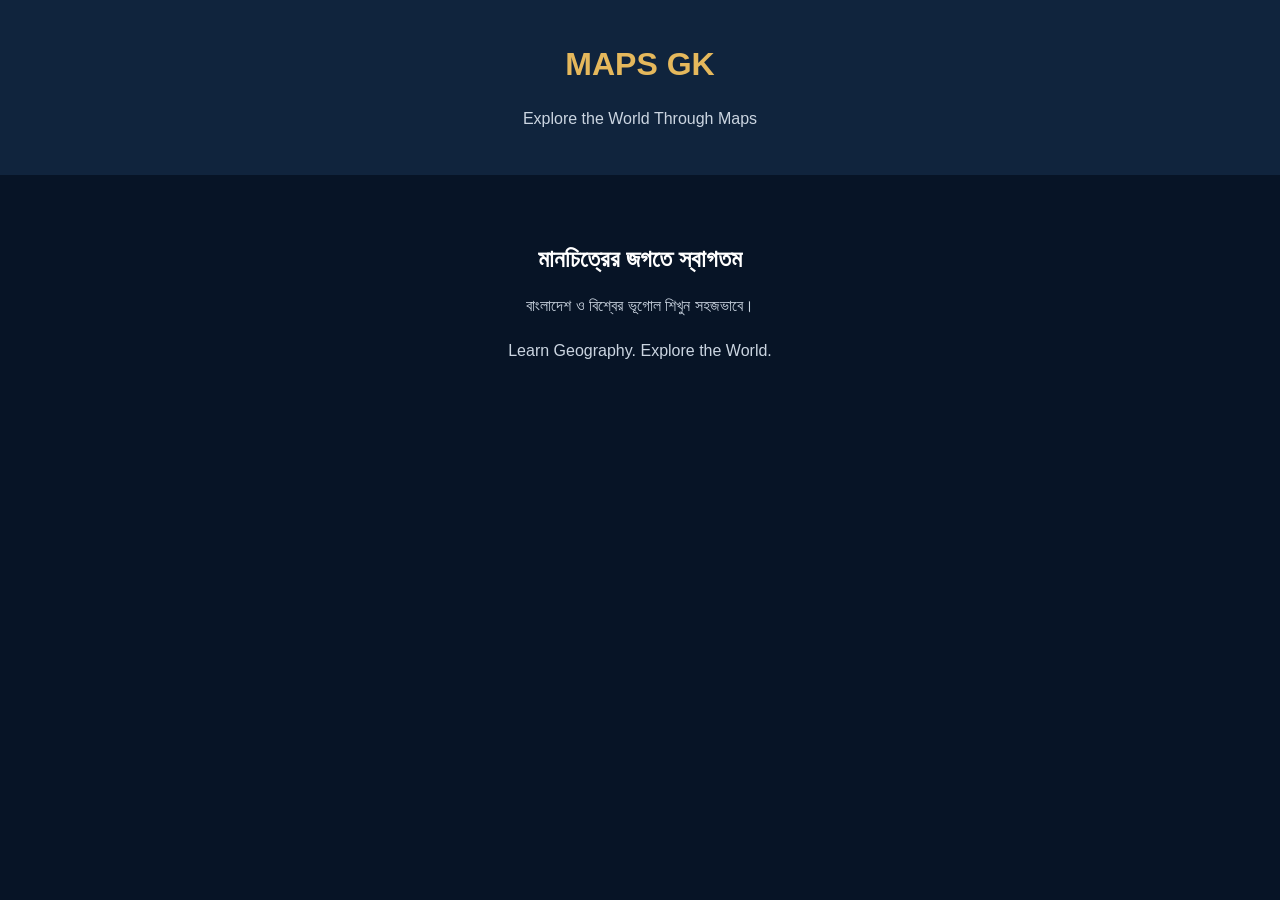
==== index.html @ 4030a4a0 "Add initial HTML structure for MAPS GK" ====
<!DOCTYPE html>
<html lang="bn">
<head>
  <meta charset="UTF-8">
  <meta name="viewport" content="width=device-width, initial-scale=1.0">
  <title>MAPS GK | মানচিত্রের জগৎ</title>
  <style>
    body {
      margin: 0;
      font-family: Arial, sans-serif;
      background: #071426;
      color: white;
      text-align: center;
    }
    header {
      padding: 25px;
      background: #10243d;
    }
    h1 {
      color: #e5b85c;
      font-size: 32px;
    }
    main {
      padding: 50px 15px;
    }
    p {
      color: #cbd5e1;
      line-height: 1.8;
    }
  </style>
</head>
<body>
  <header>
    <h1>MAPS GK</h1>
    <p>Explore the World Through Maps</p>
  </header>
  <main>
    <h2>মানচিত্রের জগতে স্বাগতম</h2>
    <p>বাংলাদেশ ও বিশ্বের ভূগোল শিখুন সহজভাবে।</p>
    <p>Learn Geography. Explore the World.</p>
  </main>
</body>
</html>
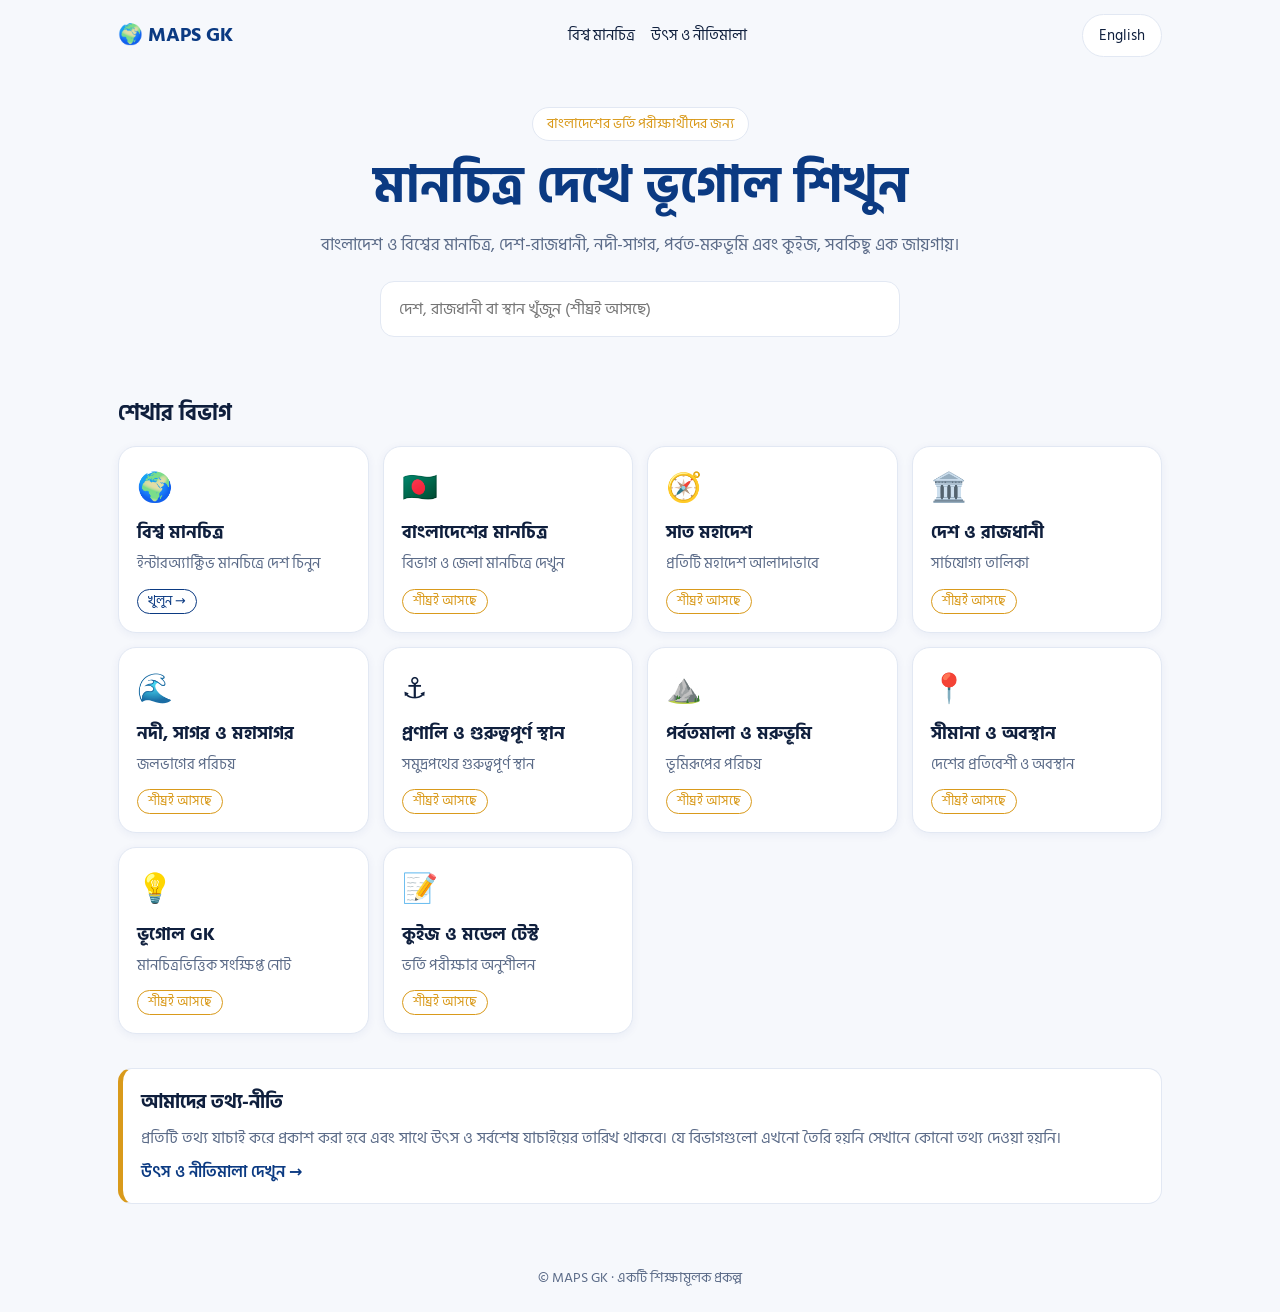
==== commit ba2917a5: "Update index.html for redirection to home.html Removed existing content and added redirection to hom" ====
--- a/index.html
+++ b/index.html
@@ -2,42 +2,13 @@
 <html lang="bn">
 <head>
   <meta charset="UTF-8">
-  <meta name="viewport" content="width=device-width, initial-scale=1.0">
-  <title>MAPS GK | মানচিত্রের জগৎ</title>
-  <style>
-    body {
-      margin: 0;
-      font-family: Arial, sans-serif;
-      background: #071426;
-      color: white;
-      text-align: center;
-    }
-    header {
-      padding: 25px;
-      background: #10243d;
-    }
-    h1 {
-      color: #e5b85c;
-      font-size: 32px;
-    }
-    main {
-      padding: 50px 15px;
-    }
-    p {
-      color: #cbd5e1;
-      line-height: 1.8;
-    }
-  </style>
+  <meta name="viewport" content="width=device-width, initial-scale=1">
+  <meta http-equiv="refresh" content="0; url=home.html">
+  <link rel="canonical" href="home.html">
+  <title>MAPS GK</title>
 </head>
 <body>
-  <header>
-    <h1>MAPS GK</h1>
-    <p>Explore the World Through Maps</p>
-  </header>
-  <main>
-    <h2>মানচিত্রের জগতে স্বাগতম</h2>
-    <p>বাংলাদেশ ও বিশ্বের ভূগোল শিখুন সহজভাবে।</p>
-    <p>Learn Geography. Explore the World.</p>
-  </main>
+  <p><a href="home.html">MAPS GK →</a></p>
+  <script>location.replace("home.html");</script>
 </body>
 </html>
